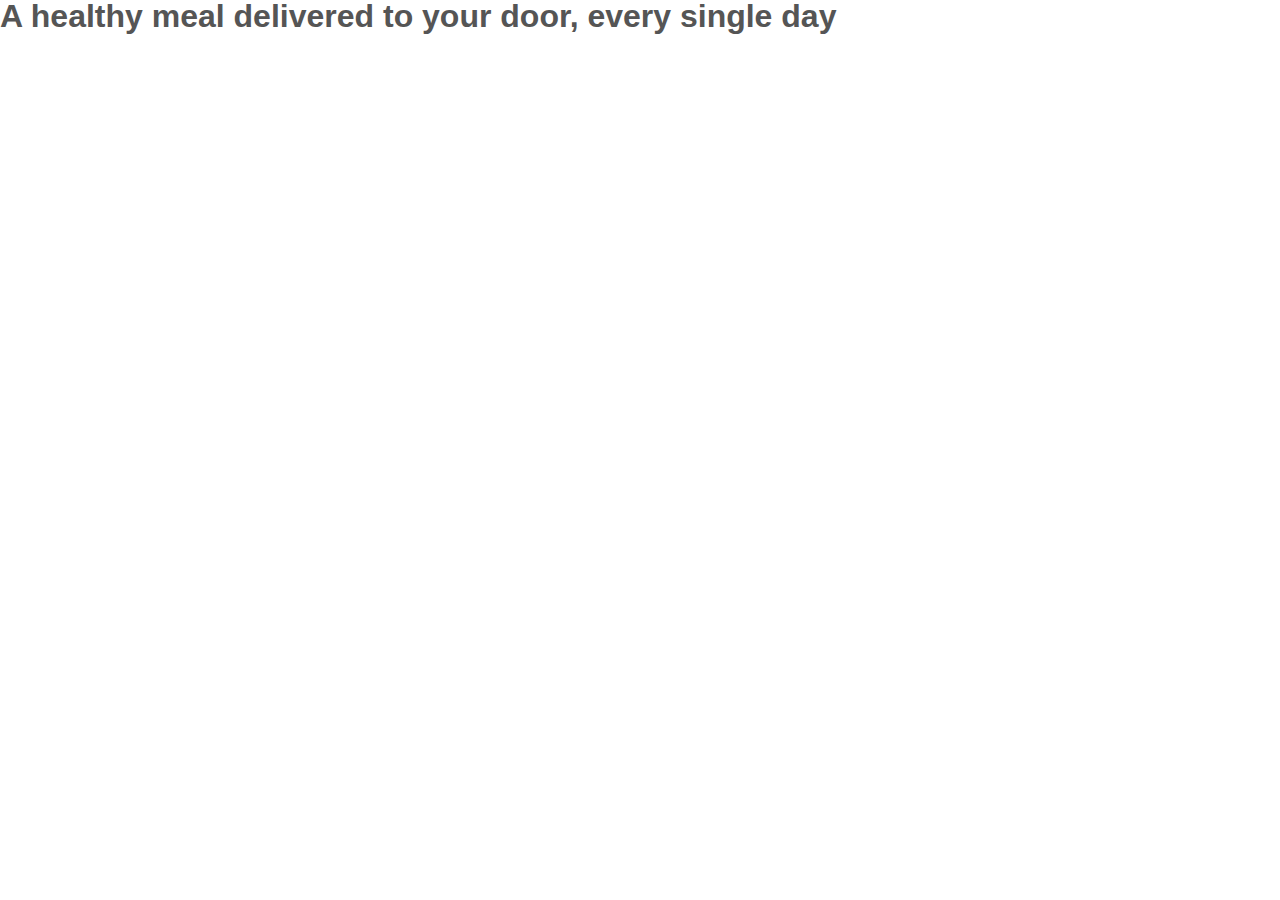
==== starter/07-Omnifood-Desktop/index.html @ e67e7d9f "first commit" ====
<!DOCTYPE html>
<html lang="en">
  <head>
    <meta charset="UTF-8" />
    <meta http-equiv="X-UA-Compatible" content="IE=edge" />
    <meta name="viewport" content="width=device-width, initial-scale=1.0" />
    <link rel="stylesheet" href="css/style.css" />
    <title>Omnifood</title>
  </head>
  <body>
    <h1>A healthy meal delivered to your door, every single day</h1>
  </body>
</html>
---- starter/07-Omnifood-Desktop/css/style.css ----
/* 
---- 01 TYPOGRAPHY SYSTEM

- FONT SIZE SYSTEM (px)
10 / 12 / 14 / 16 / 18 / 20 / 24 / 30 / 36 / 44 / 52 / 62 / 74 / 86 / 98

- FONT WEIGHTS:


- LINE HEIGHTS:
Default: 1

- SPACING SYSTEM (px)
2 / 4 / 8 / 12 / 16 / 24 / 32 / 48 / 64 / 80 / 96 / 128

---- 01 COLORS

Primary: #e67e22

*/

* {
  padding: 0;
  margin: 0;
  box-sizing: border-box;
}

body {
  font-family: sans-serif;
  line-height: 1;
  font-weight: 400;
  color: #555;
}
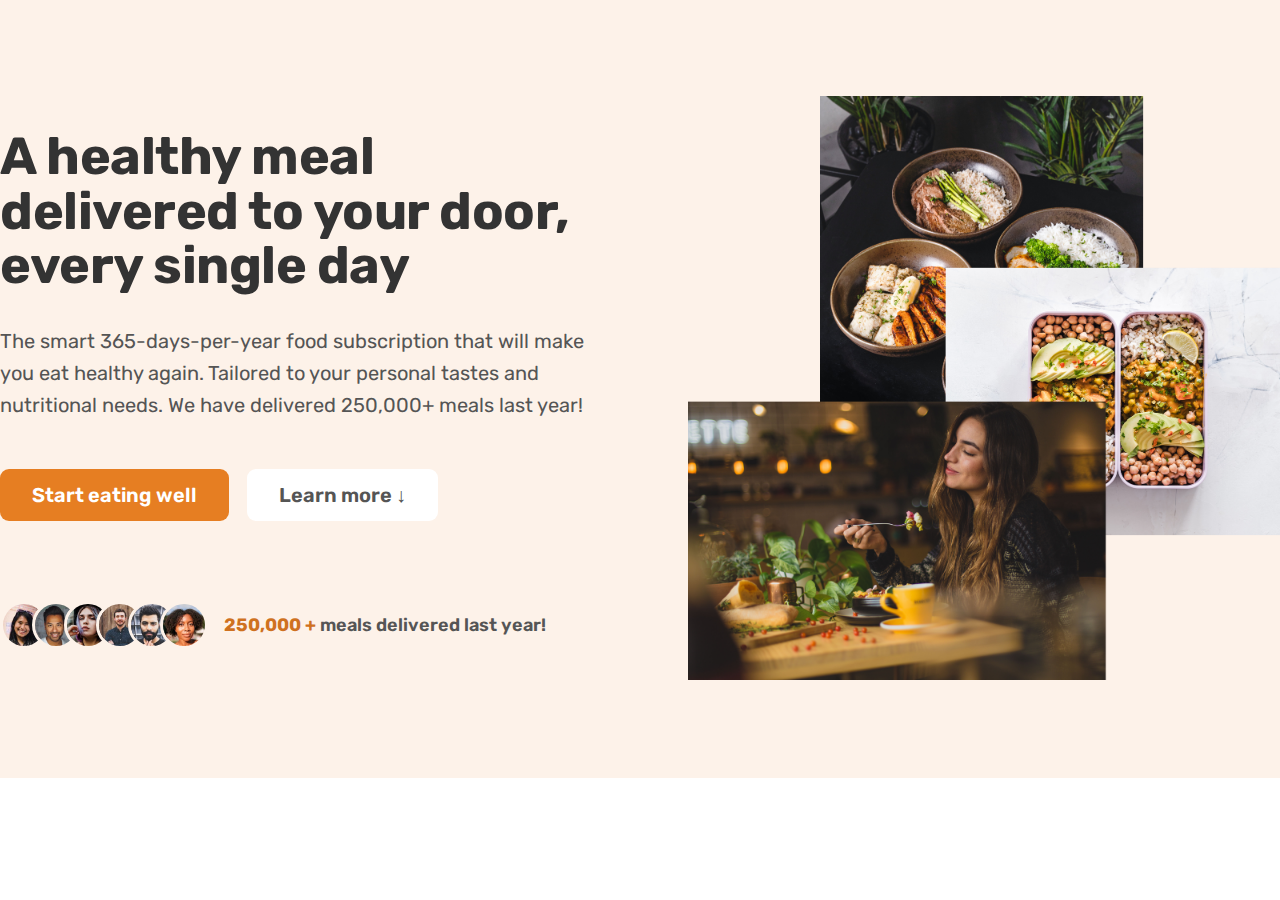
==== commit 05157afa: "hero section complete" ====
--- a/starter/07-Omnifood-Desktop/index.html
+++ b/starter/07-Omnifood-Desktop/index.html
@@ -4,10 +4,55 @@
     <meta charset="UTF-8" />
     <meta http-equiv="X-UA-Compatible" content="IE=edge" />
     <meta name="viewport" content="width=device-width, initial-scale=1.0" />
+    <link rel="preconnect" href="https://fonts.googleapis.com" />
+    <link rel="preconnect" href="https://fonts.gstatic.com" crossorigin />
+    <link
+      href="https://fonts.googleapis.com/css2?family=Rubik:wght@400;500;600;700&display=swap"
+      rel="stylesheet"
+    />
+
     <link rel="stylesheet" href="css/style.css" />
     <title>Omnifood</title>
   </head>
   <body>
-    <h1>A healthy meal delivered to your door, every single day</h1>
+    <section class="section-hero">
+      <div class="hero">
+        <div class="hero-text-box">
+          <h1 class="heading-primary">
+            A healthy meal delivered to your door, every single day
+          </h1>
+          <p class="hero-description">
+            The smart 365-days-per-year food subscription that will make you eat
+            healthy again. Tailored to your personal tastes and nutritional
+            needs. We have delivered 250,000+ meals last year!
+          </p>
+          <a href="#" class="btn btn--full margin-right-sm"
+            >Start eating well</a
+          >
+          <a href="#" class="btn btn--outline">Learn more &darr;</a>
+
+          <div class="delivered-meals">
+            <div class="delivered-imgs">
+              <img src="img/customers/customer-1.jpg" alt="Customer photo" />
+              <img src="img/customers/customer-2.jpg" alt="Customer photo" />
+              <img src="img/customers/customer-3.jpg" alt="Customer photo" />
+              <img src="img/customers/customer-4.jpg" alt="Customer photo" />
+              <img src="img/customers/customer-5.jpg" alt="Customer photo" />
+              <img src="img/customers/customer-6.jpg" alt="Customer photo" />
+            </div>
+            <p class="delivered-text">
+              <span>250,000 +</span> meals delivered last year!
+            </p>
+          </div>
+        </div>
+        <div class="hero-img-box">
+          <img
+            src="img/hero.png"
+            class="hero-img"
+            alt="Woman enjoyinh food, meals in storage container, and food bowls on a table"
+          />
+        </div>
+      </div>
+    </section>
   </body>
 </html>
--- a/starter/07-Omnifood-Desktop/css/style.css
+++ b/starter/07-Omnifood-Desktop/css/style.css
@@ -5,17 +5,32 @@
 10 / 12 / 14 / 16 / 18 / 20 / 24 / 30 / 36 / 44 / 52 / 62 / 74 / 86 / 98
 
 - FONT WEIGHTS:
+Default: 400
 
 
 - LINE HEIGHTS:
 Default: 1
 
+
+---- 02 COLORS
+
+Primary: #e67e22
+
+Tints: #fdf2e9
+Shades:
+Accents:
+Greys:
+#555 
+#333 
+
+---- 05 SHADOWS
+
+---- 06 BORDER-RADIUS
+
+---- 07 WHITESPACE
+
 - SPACING SYSTEM (px)
 2 / 4 / 8 / 12 / 16 / 24 / 32 / 48 / 64 / 80 / 96 / 128
-
----- 01 COLORS
-
-Primary: #e67e22
 
 */
 
@@ -25,9 +40,119 @@
   box-sizing: border-box;
 }
 
+html {
+  /* font-size: 10px; */
+  /* 10px / 16px = 0.625 = 62.5% */
+  /* Percentage of user's browser font-size settings */
+  font-size: 62.5%;
+}
+
 body {
-  font-family: sans-serif;
+  font-family: "Rubik", sans-serif;
   line-height: 1;
   font-weight: 400;
   color: #555;
 }
+.section-hero {
+  background-color: #fdf2e9;
+  padding: 9.6rem 0;
+}
+.hero {
+  max-width: 130rem;
+  margin: 0 auto;
+  display: grid;
+  grid-template-columns: 1fr 1fr;
+  gap: 9.6rem;
+  align-items: center;
+}
+.heading-primary {
+  font-size: 5.2rem;
+  font-weight: 700;
+  line-height: 1.05;
+  color: #333;
+  letter-spacing: -0.5px;
+  margin-bottom: 3.2rem;
+}
+.hero-description {
+  font-size: 2rem;
+  line-height: 1.6;
+  margin-bottom: 4.8rem;
+}
+
+.btn:link,
+.btn:visited {
+  display: inline-block;
+  font-size: 2rem;
+  font-weight: 600;
+  padding: 1.6rem 3.2rem;
+  border-radius: 9px;
+  text-decoration: none;
+  /* Put transition on original "State" */
+  transition: background-color 0.3s;
+}
+
+.btn--full:link,
+.btn--full:visited {
+  background-color: #e67e22;
+  color: #fff;
+}
+
+.btn--full:hover,
+.btn--full:active {
+  background-color: #cf711f;
+  color: #fff;
+}
+
+.btn--outline:link,
+.btn--outline:visited {
+  background-color: #fff;
+  color: #555;
+}
+
+.btn--outline:hover,
+.btn--outline:active {
+  background-color: #fdf2e9;
+  /* border: 3px solid #fff; */
+  /* Trick to add border inside*/
+  box-shadow: inset 0 0 0 3px #fff;
+}
+
+.hero-img {
+  width: 100%;
+}
+
+.margin-right-sm {
+  margin-right: 1.6rem !important;
+}
+
+.delivered-meals {
+  display: flex;
+  align-items: center;
+  gap: 1.6rem;
+  margin-top: 8rem;
+}
+
+.delivered-imgs {
+  display: flex;
+}
+
+.delivered-imgs img {
+  height: 4.8rem;
+  width: 4.8rem;
+  border-radius: 50%;
+  margin-right: -1.6rem;
+  border: 3px solid #fdf2e9;
+}
+
+.delivered-imgs img:last-child {
+  margin: 0;
+}
+
+.delivered-text {
+  font-size: 1.8rem;
+  font-weight: 600;
+}
+.delivered-text span {
+  color: #cf711f;
+  font-weight: 700;
+}
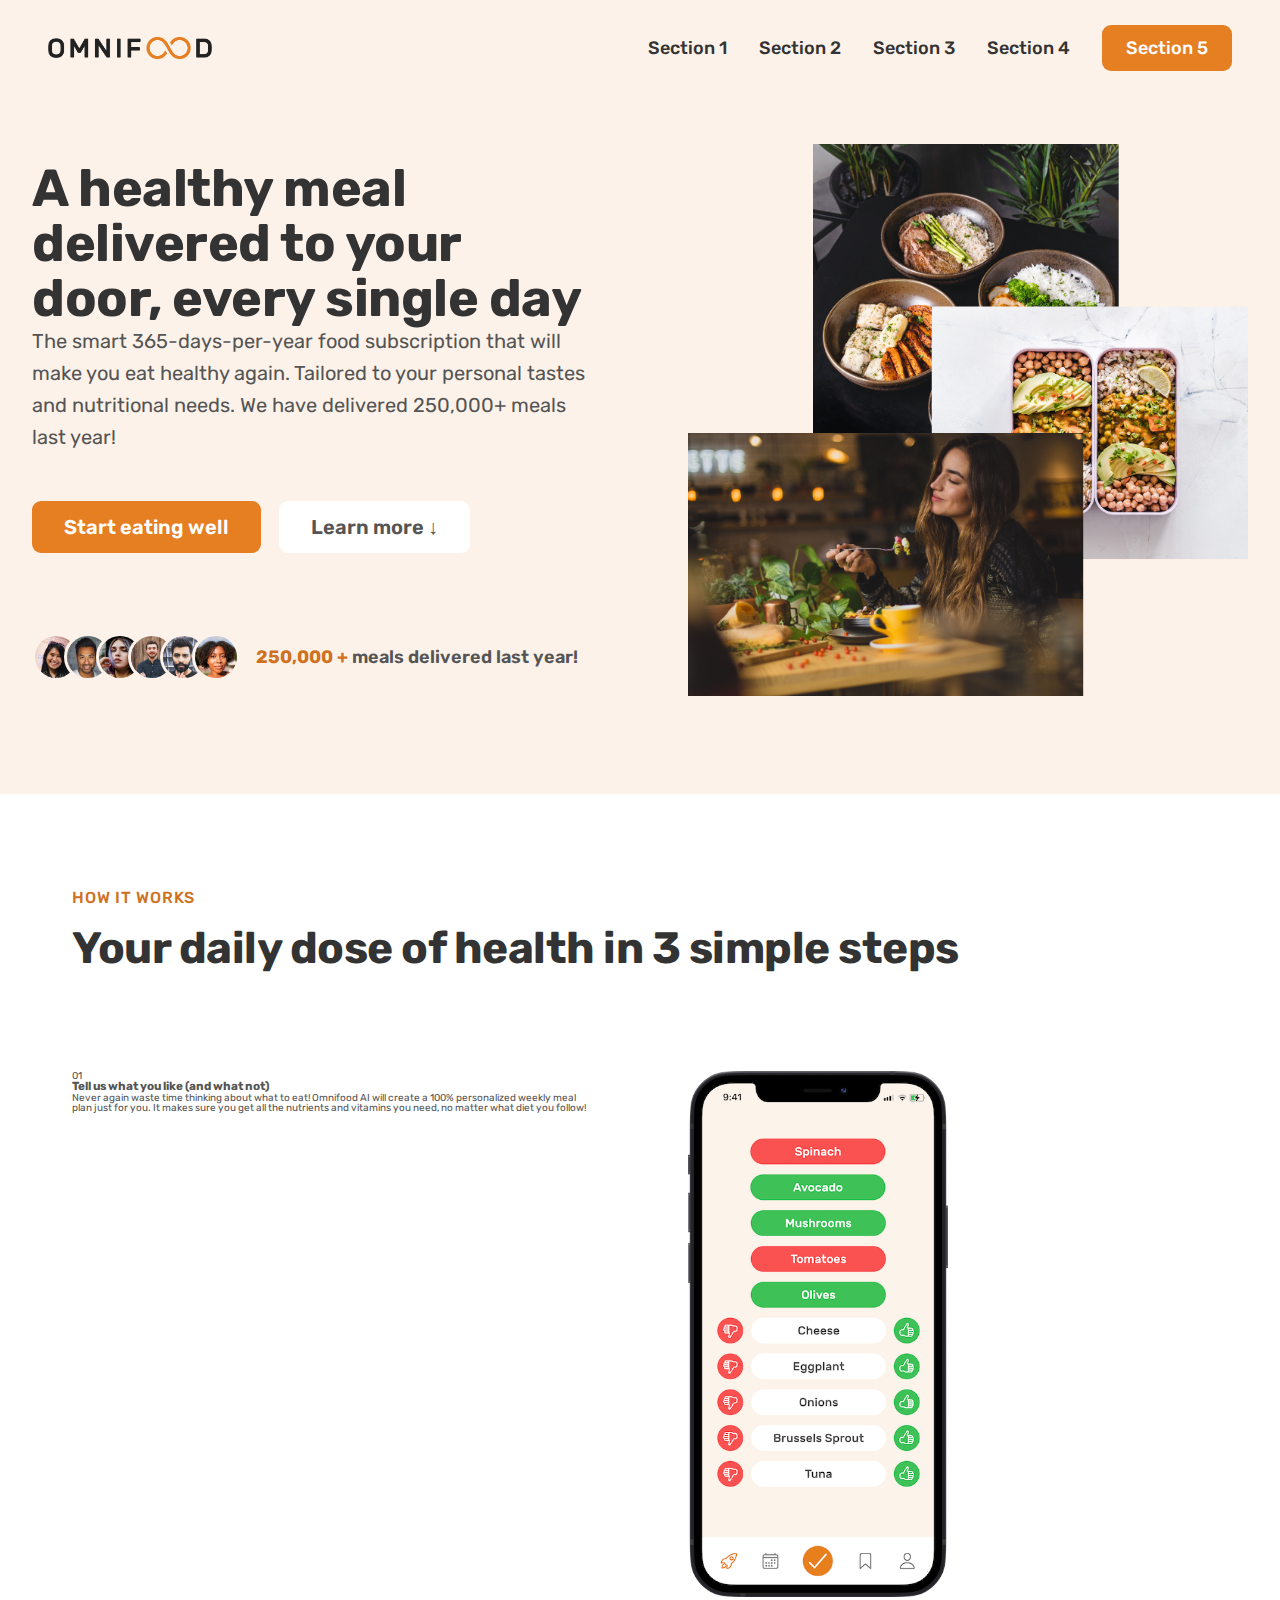
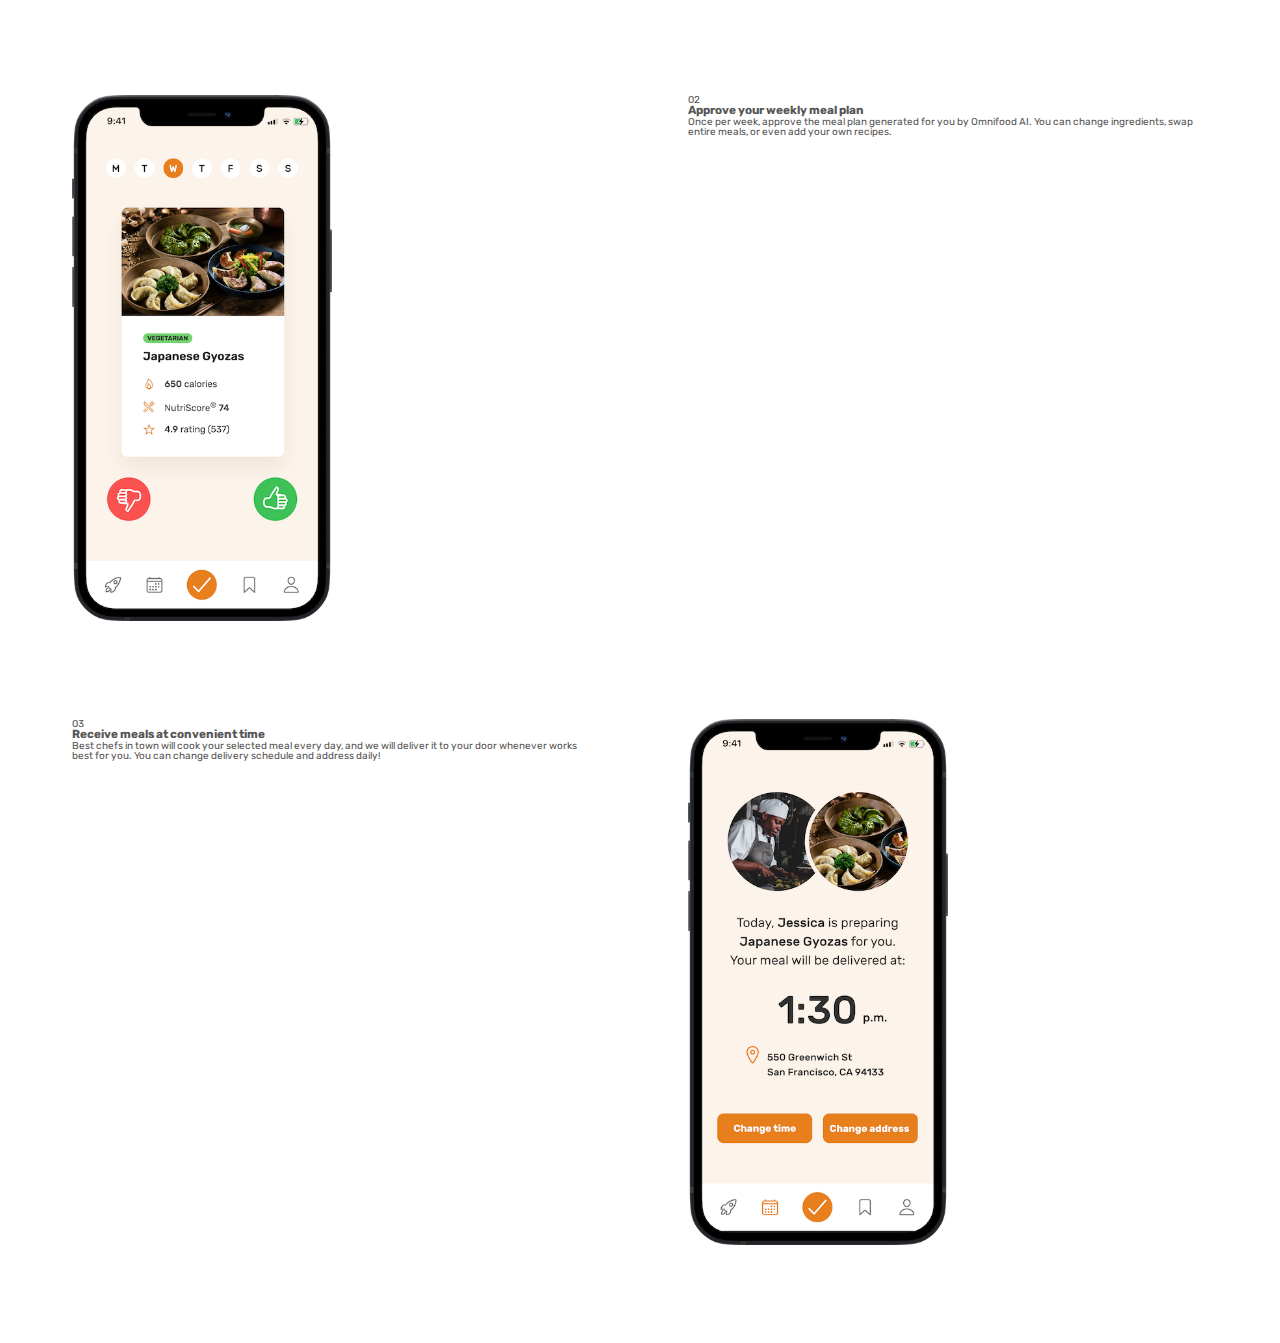
==== commit 0bbe0eee: "how it works section" ====
--- a/starter/07-Omnifood-Desktop/index.html
+++ b/starter/07-Omnifood-Desktop/index.html
@@ -15,44 +15,123 @@
     <title>Omnifood</title>
   </head>
   <body>
-    <section class="section-hero">
-      <div class="hero">
-        <div class="hero-text-box">
-          <h1 class="heading-primary">
-            A healthy meal delivered to your door, every single day
-          </h1>
-          <p class="hero-description">
-            The smart 365-days-per-year food subscription that will make you eat
-            healthy again. Tailored to your personal tastes and nutritional
-            needs. We have delivered 250,000+ meals last year!
-          </p>
-          <a href="#" class="btn btn--full margin-right-sm"
-            >Start eating well</a
-          >
-          <a href="#" class="btn btn--outline">Learn more &darr;</a>
+    <header class="header">
+      <img src="img/omnifood-logo.png" alt="Omnifood logo" class="logo" />
+      <nav class="main-nav">
+        <ul class="main-nav-list">
+          <li><a class="main-nav-link" href="#">Section 1</a></li>
+          <li><a class="main-nav-link" href="#">Section 2</a></li>
+          <li><a class="main-nav-link" href="#">Section 3</a></li>
+          <li><a class="main-nav-link" href="#">Section 4</a></li>
+          <li><a class="main-nav-link nav-cta" href="#">Section 5</a></li>
+        </ul>
+      </nav>
+    </header>
 
-          <div class="delivered-meals">
-            <div class="delivered-imgs">
-              <img src="img/customers/customer-1.jpg" alt="Customer photo" />
-              <img src="img/customers/customer-2.jpg" alt="Customer photo" />
-              <img src="img/customers/customer-3.jpg" alt="Customer photo" />
-              <img src="img/customers/customer-4.jpg" alt="Customer photo" />
-              <img src="img/customers/customer-5.jpg" alt="Customer photo" />
-              <img src="img/customers/customer-6.jpg" alt="Customer photo" />
+    <main>
+      <section class="section-hero">
+        <div class="hero">
+          <div class="hero-text-box">
+            <h1 class="heading-primary">
+              A healthy meal delivered to your door, every single day
+            </h1>
+            <p class="hero-description">
+              The smart 365-days-per-year food subscription that will make you
+              eat healthy again. Tailored to your personal tastes and
+              nutritional needs. We have delivered 250,000+ meals last year!
+            </p>
+            <a href="#" class="btn btn--full margin-right-sm"
+              >Start eating well</a
+            >
+            <a href="#" class="btn btn--outline">Learn more &darr;</a>
+
+            <div class="delivered-meals">
+              <div class="delivered-imgs">
+                <img src="img/customers/customer-1.jpg" alt="Customer photo" />
+                <img src="img/customers/customer-2.jpg" alt="Customer photo" />
+                <img src="img/customers/customer-3.jpg" alt="Customer photo" />
+                <img src="img/customers/customer-4.jpg" alt="Customer photo" />
+                <img src="img/customers/customer-5.jpg" alt="Customer photo" />
+                <img src="img/customers/customer-6.jpg" alt="Customer photo" />
+              </div>
+              <p class="delivered-text">
+                <span>250,000 +</span> meals delivered last year!
+              </p>
             </div>
-            <p class="delivered-text">
-              <span>250,000 +</span> meals delivered last year!
+          </div>
+          <div class="hero-img-box">
+            <img
+              src="img/hero.png"
+              class="hero-img"
+              alt="Woman enjoyinh food, meals in storage container, and food bowls on a table"
+            />
+          </div>
+        </div>
+      </section>
+
+      <section class="section-how">
+        <div class="container">
+          <span class="subheading">How it works</span>
+          <h2 class="heading-secondary">
+            Your daily dose of health in 3 simple steps
+          </h2>
+        </div>
+        <div class="container grid grid--2-cols">
+          <div class="step-text-box">
+            <p class="step-number">01</p>
+            <h3 class="heading-tertiary">
+              Tell us what you like (and what not)
+            </h3>
+            <p class="step-description">
+              Never again waste time thinking about what to eat! Omnifood AI
+              will create a 100% personalized weekly meal plan just for you. It
+              makes sure you get all the nutrients and vitamins you need, no
+              matter what diet you follow!
             </p>
           </div>
+          <div class="step-img-box">
+            <img
+              class="step-img"
+              src="img/app/app-screen-1.png"
+              alt="iPhone app preferences selection screen"
+            />
+          </div>
+          <!-- Step 02 -->
+          <div class="step-img-box">
+            <img
+              class="step-img"
+              src="img/app/app-screen-2.png"
+              alt="iPhone app meal approving plan"
+            />
+          </div>
+          <div class="step-text-box">
+            <p class="step-number">02</p>
+            <h3 class="heading-tertiary">Approve your weekly meal plan</h3>
+            <p class="step-description">
+              Once per week, approve the meal plan generated for you by Omnifood
+              AI. You can change ingredients, swap entire meals, or even add
+              your own recipes.
+            </p>
+          </div>
+          <!-- Step 03 -->
+          <div class="step-text-box">
+            <p class="step-number">03</p>
+            <h3 class="heading-tertiary">Receive meals at convenient time</h3>
+            <p class="step-description">
+              Best chefs in town will cook your selected meal every day, and we
+              will deliver it to your door whenever works best for you. You can
+              change delivery schedule and address daily!
+            </p>
+          </div>
+          <div class="step-img-box">
+            <img
+              class="step-img"
+              src="img/app/app-screen-3.png"
+              alt="iPhone app delivery screen"
+            />
+          </div>
         </div>
-        <div class="hero-img-box">
-          <img
-            src="img/hero.png"
-            class="hero-img"
-            alt="Woman enjoyinh food, meals in storage container, and food bowls on a table"
-          />
-        </div>
-      </div>
-    </section>
+      </section>
+    </main>
   </body>
 </html>
--- a/starter/07-Omnifood-Desktop/css/style.css
+++ b/starter/07-Omnifood-Desktop/css/style.css
@@ -6,12 +6,19 @@
 
 - FONT WEIGHTS:
 Default: 400
-
+Medium: 500
+Semi-bold: 600
+bold: 700
 
 - LINE HEIGHTS:
 Default: 1
-
-
+Small: 1.05
+Medium: 1.2
+Paragrapgh default: 1.6
+
+- Letter spacing
+- 0.5 px
+- 0.75 px
 ---- 02 COLORS
 
 Primary: #e67e22
@@ -27,6 +34,8 @@
 
 ---- 06 BORDER-RADIUS
 
+Default: 9px
+
 ---- 07 WHITESPACE
 
 - SPACING SYSTEM (px)
@@ -53,30 +62,58 @@
   font-weight: 400;
   color: #555;
 }
-.section-hero {
-  background-color: #fdf2e9;
-  padding: 9.6rem 0;
-}
-.hero {
-  max-width: 130rem;
+/****************************** */
+/* GENERAL RESUSABLE COMPONENT */
+/****************************** */
+
+.container {
+  max-width: 120rem;
   margin: 0 auto;
+  padding: 0 3.2rem;
+}
+
+.grid {
   display: grid;
-  grid-template-columns: 1fr 1fr;
   gap: 9.6rem;
-  align-items: center;
+}
+
+.grid--2-cols {
+  grid-template-columns: repeat(2, 1fr);
+}
+
+.grid--3-cols {
+  grid-template-columns: repeat(3, 1fr);
+}
+.grid--4-cols {
+  grid-template-columns: repeat(4, 1fr);
+}
+.heading-primary,
+.heading-secondary {
+  font-weight: 700;
+  color: #333;
+  /* color: #45260a; */
+  /* color: #343a40; */
+  letter-spacing: -0.5px;
 }
 .heading-primary {
   font-size: 5.2rem;
-  font-weight: 700;
   line-height: 1.05;
-  color: #333;
-  letter-spacing: -0.5px;
-  margin-bottom: 3.2rem;
-}
-.hero-description {
-  font-size: 2rem;
-  line-height: 1.6;
-  margin-bottom: 4.8rem;
+}
+
+.heading-secondary {
+  font-size: 4.4rem;
+  line-height: 1.2;
+  margin-bottom: 9.6rem;
+}
+
+.subheading {
+  display: block;
+  font-size: 1.6rem;
+  font-weight: 500;
+  color: #cf711f;
+  text-transform: uppercase;
+  margin-bottom: 1.6rem;
+  letter-spacing: 0.75px;
 }
 
 .btn:link,
@@ -117,12 +154,85 @@
   box-shadow: inset 0 0 0 3px #fff;
 }
 
+.margin-right-sm {
+  margin-right: 1.6rem !important;
+}
+/****************************** */
+/* HEADER */
+/****************************** */
+.header {
+  display: flex;
+  justify-content: space-between;
+  align-items: center;
+  background-color: #fdf2e9;
+  padding: 0 4.8rem;
+  /* Because we want to header to be sticky later */
+  height: 9.6rem;
+}
+.logo {
+  height: 2.2rem;
+}
+
+/****************************** */
+/* NAVIGATION */
+/****************************** */
+.main-nav-list {
+  list-style: none;
+  align-items: center;
+  display: flex;
+  gap: 3.2rem;
+}
+
+.main-nav-link:link,
+.main-nav-link:visited {
+  text-decoration: none;
+  color: #333;
+  font-weight: 500;
+  font-size: 1.8rem;
+  transition: color 0.3s;
+}
+.main-nav-link:hover,
+.main-nav-link:active {
+  color: #cf711f;
+}
+
+.main-nav-link.nav-cta:link,
+.main-nav-link.nav-cta:visited {
+  padding: 1.2rem 2.4rem;
+  border-radius: 9px;
+  color: #fff;
+  background-color: #e67e22;
+}
+.main-nav-link.nav-cta:hover,
+.main-nav-link.nav-cta:hover {
+  background-color: #cf711f;
+}
+/****************************** */
+/* HERO SECTION */
+/****************************** */
+
+.section-hero {
+  background-color: #fdf2e9;
+  padding: 4.8rem 0 9.6rem 0;
+}
+.hero {
+  max-width: 130rem;
+  margin: 0 auto;
+  padding: 0 3.2rem;
+  display: grid;
+  grid-template-columns: 1fr 1fr;
+  gap: 9.6rem;
+  align-items: center;
+}
+
+.hero-description {
+  font-size: 2rem;
+  line-height: 1.6;
+  margin-bottom: 4.8rem;
+}
+
 .hero-img {
   width: 100%;
-}
-
-.margin-right-sm {
-  margin-right: 1.6rem !important;
 }
 
 .delivered-meals {
@@ -156,3 +266,13 @@
   color: #cf711f;
   font-weight: 700;
 }
+/****************************** */
+/* HOW IT WORKS SECTION */
+/****************************** */
+.section-how {
+  padding: 9.6rem 0;
+}
+
+.step-img {
+  width: 50%;
+}
